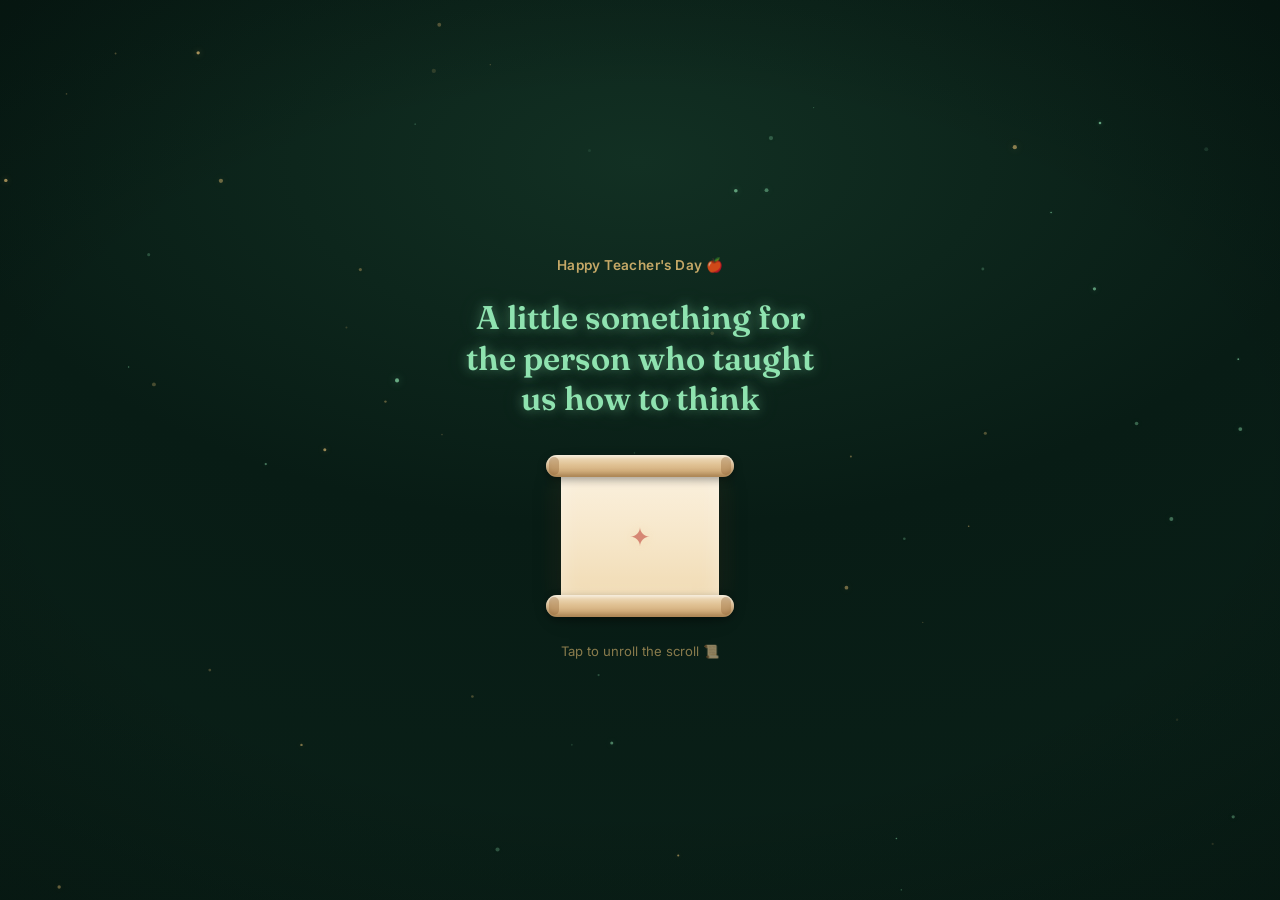
==== index.html @ 51ea35b3 "Add Teacher's Day tribute HTML structure This HTML file creates a tribute for Teacher's Day with int" ====
<!DOCTYPE html>
<html lang="en">
<head>
<meta charset="UTF-8">
<meta name="viewport" content="width=device-width, initial-scale=1.0, viewport-fit=cover">
<title>A Little Chalkboard Tribute ✨</title>
<meta name="description" content="A Teacher's Day thank-you, just for you.">

<!-- Google Fonts: headings (Fraunces), UI (Inter), handwritten (Caveat) -->
<link rel="preconnect" href="https://fonts.googleapis.com">
<link rel="preconnect" href="https://fonts.gstatic.com" crossorigin>
<link href="https://fonts.googleapis.com/css2?family=Fraunces:opsz,wght@9..144,500;9..144,600;9..144,700&family=Inter:wght@400;500;600;700&family=Caveat:wght@500;600;700&display=swap" rel="stylesheet">

<link rel="stylesheet" href="style.css">
</head>
<body>

<!-- ============ BACKGROUND LAYERS ============ -->
<div class="bg-glow" aria-hidden="true"></div>
<div class="bg-vignette" aria-hidden="true"></div>
<canvas id="particleField" class="particle-field" aria-hidden="true"></canvas>

<!-- ============ MAIN STAGE ============ -->
<main class="stage">

  <!-- SCENE 1: INTRO -->
  <section id="intro" class="scene is-active" aria-label="Introduction">
    <div class="scene-inner">
      <p class="eyebrow">Happy Teacher's Day 🍎</p>
      <h1 class="heading-glow">A little something for the person who taught us how to think</h1>

      <button id="scrollTrigger" class="scroll-wrap" type="button" aria-label="Tap to unroll the scroll">
        <div class="scroll">
          <div class="scroll-roll scroll-roll-top" aria-hidden="true"></div>
          <div class="scroll-paper">
            <div class="scroll-seal" aria-hidden="true">✦</div>
          </div>
          <div class="scroll-roll scroll-roll-bottom" aria-hidden="true"></div>
        </div>
      </button>
      <p class="hint-text">Tap to unroll the scroll 📜</p>
    </div>
  </section>

  <!-- SCENE 2: LESSONS WE WON'T FORGET -->
  <section id="memories" class="scene" aria-label="Lessons we won't forget">
    <div class="scene-inner">
      <h2 class="heading-glow">Lessons We Won't Forget 📚</h2>

      <div class="memory-panel">
        <div class="memory-cards">
          <figure class="memory-card memory-card--left">
            <div class="memory-photo">
              <svg viewBox="0 0 100 100" xmlns="http://www.w3.org/2000/svg" aria-hidden="true">
                <rect x="0" y="0" width="100" height="100" fill="#EFE1BF"/>
                <rect x="22" y="58" width="56" height="10" rx="2" fill="#C0483E"/>
                <rect x="26" y="48" width="48" height="10" rx="2" fill="#3E7A5A"/>
                <rect x="30" y="38" width="40" height="10" rx="2" fill="#D9A441"/>
                <rect x="34" y="28" width="32" height="10" rx="2" fill="#8A5A3B"/>
                <circle cx="50" cy="20" r="6" fill="#C0483E"/>
                <path d="M50 14c0-3 2-4 4-4" stroke="#3E7A5A" stroke-width="1.6" stroke-linecap="round" fill="none"/>
              </svg>
            </div>
            <figcaption class="memory-caption">Every book you opened for us opened a door</figcaption>
          </figure>

          <figure class="memory-card memory-card--right">
            <div class="memory-photo">
              <svg viewBox="0 0 100 100" xmlns="http://www.w3.org/2000/svg" aria-hidden="true">
                <rect x="0" y="0" width="100" height="100" fill="#1E3A2C"/>
                <rect x="10" y="14" width="80" height="52" rx="4" fill="#173023" stroke="#C7A15A" stroke-width="2"/>
                <path d="M22 40h30M22 48h40M22 56h24" stroke="#F2C879" stroke-width="2.4" stroke-linecap="round"/>
                <path d="M60 42l4 5-9 9" stroke="#8FE3B0" stroke-width="2.4" stroke-linecap="round" stroke-linejoin="round" fill="none"/>
                <rect x="40" y="66" width="20" height="6" fill="#C7A15A"/>
                <rect x="34" y="72" width="32" height="5" rx="2" fill="#8A6A3B"/>
              </svg>
            </div>
            <figcaption class="memory-caption">Patience, chalk dust, and a hundred second chances</figcaption>
          </figure>
        </div>
      </div>

      <button class="btn-glow next-btn" type="button" data-next="memoryGame">Next Surprise 🎁</button>
    </div>
  </section>

  <!-- SCENE 3: MATCH THE LESSON GAME -->
  <section id="memoryGame" class="scene" aria-label="Match the lesson game">
    <div class="scene-inner">
      <h2 class="heading-glow">Match the Lesson 🍎</h2>
      <p class="subtitle-warm">Find all the matching pairs ✨</p>

      <div class="game-wrap">
        <div class="game-grid" id="gameGrid" role="group" aria-label="Match the lesson cards"></div>

        <div class="game-meta">
          <p class="moves-counter"><span id="movesCount">0</span> moves</p>
          <button id="shuffleBtn" class="btn-glow shuffle-btn" type="button">
            <svg class="shuffle-icon" viewBox="0 0 24 24" fill="none" xmlns="http://www.w3.org/2000/svg" aria-hidden="true">
              <path d="M4 6h3.5c1 0 1.7.4 2.3 1.2l6.4 8.6c.6.8 1.3 1.2 2.3 1.2H21" stroke="currentColor" stroke-width="1.6" stroke-linecap="round" stroke-linejoin="round"/>
              <path d="M4 18h3.5c1 0 1.7-.4 2.3-1.2l.6-.8" stroke="currentColor" stroke-width="1.6" stroke-linecap="round" stroke-linejoin="round"/>
              <path d="M14.5 7l1.1 1.2c.6.8 1.3 1.2 2.3 1.2H21" stroke="currentColor" stroke-width="1.6" stroke-linecap="round" stroke-linejoin="round"/>
              <path d="M18.5 4.5L21 6.9l-2.5 2.4" stroke="currentColor" stroke-width="1.6" stroke-linecap="round" stroke-linejoin="round"/>
              <path d="M18.5 19.5L21 17.1l-2.5-2.4" stroke="currentColor" stroke-width="1.6" stroke-linecap="round" stroke-linejoin="round"/>
            </svg>
            Shuffle Again
          </button>
        </div>
      </div>
    </div>
  </section>

  <!-- SCENE 4: ONE LAST SURPRISE -->
  <section id="surprise" class="scene" aria-label="One last surprise">
    <div class="scene-inner">
      <h2 class="heading-glow">One Last Surprise ✨</h2>
      <p class="subtitle-warm">You found it! 🎉</p>

      <div class="birthday-card">
        <p class="birthday-card-title">Happy Teacher's Day!</p>
        <p class="birthday-card-text">Thank you for every lesson you taught that wasn't on the syllabus &mdash; patience, kindness, and believing in us before we believed in ourselves. The world has more good people in it because of teachers like you. Today, it's your turn to be celebrated.</p>
      </div>

      <button class="btn-glow next-btn" type="button" data-next="letter">Read Our Letter 💌</button>
    </div>
  </section>

  <!-- SCENE 5: THE LETTER -->
  <section id="letter" class="scene" aria-label="A letter just for you">
    <div class="scene-inner">

      <div class="envelope" aria-hidden="true">
        <svg viewBox="0 0 120 84" xmlns="http://www.w3.org/2000/svg">
          <rect x="2" y="2" width="116" height="80" rx="8" fill="#FBF3E4" stroke="#C7A15A" stroke-width="1.5"/>
          <path d="M4 8 L60 50 L116 8" fill="none" stroke="#C7A15A" stroke-width="1.5" stroke-linejoin="round"/>
          <path d="M4 78 L42 42" fill="none" stroke="#C7A15A" stroke-width="1.2" stroke-linejoin="round" opacity="0.6"/>
          <path d="M116 78 L78 42" fill="none" stroke="#C7A15A" stroke-width="1.2" stroke-linejoin="round" opacity="0.6"/>
          <path d="M60 46c-4-6-12-8-12-2 0 5 8 9 12 12 4-3 12-7 12-12 0-6-8-4-12 2z" fill="#C0483E"/>
        </svg>
      </div>

      <h2 class="heading-glow">A Letter Just For You</h2>

      <div class="letter-panel">
        <p class="letter-opening">Dear Teacher,</p>
        <p class="letter-body">You mean a lot to all of us.. You are not a teacher but the best supporter, our best consoler, our best guide, our best mentor ever..</p>
        <p class="letter-body">Inspite of teaching us the lessons of computer in our book, you taught us how to love computer through a good teacher.A teacher like you in this stuffed world is Asuch a blessing to us.We are very overwhelmed to have a teacher like you.♡.</p>
        <p class="letter-ending">With gratitude and love,<br>Your Students 10 2026-27</p>
      </div>

      <button id="watchAgainBtn" class="btn-glow next-btn" type="button">↻ Watch it again</button>
    </div>
  </section>

</main>

<script src="script.js"></script>
</body>
            </html>
---- style.css ----
/* =========================================================
   TEACHER'S DAY TRIBUTE — STYLESHEET
   Sections: Reset & Tokens / Background / Stage & Scene Transitions /
   Scroll / Lessons Panel / Match Game / Thank-You Card /
   Letter & Envelope / Buttons / Responsive / Reduced Motion
   ========================================================= */

/* ---------- Reset & Tokens ---------- */
* {
  margin: 0;
  padding: 0;
  box-sizing: border-box;
  -webkit-tap-highlight-color: transparent;
}

:root {
  /* chalkboard backgrounds */
  --bg-1: #0A2018;
  --bg-2: #123023;
  --bg-3: #081C15;

  /* chalk mint / chalk gold */
  --mint: #8FE3B0;
  --gold: #F2C879;
  --gold-muted: #A9895A;
  --gold-border: #7d6a45;

  /* diploma ribbon (card/letter) */
  --burgundy-1: #1A1108;
  --burgundy-2: #26170C;
  --burgundy-3: #331C0F;

  /* lessons panel (kraft paper) */
  --cream: #F6EAD2;
  --kraft-a: #EFE1BF;
  --kraft-b: #E4D2A6;

  --font-heading: 'Fraunces', Georgia, serif;
  --font-ui: 'Inter', system-ui, sans-serif;
  --font-hand: 'Caveat', cursive;

  --stage-max: 430px;
  --touch: 44px;
}

html, body {
  height: 100%;
}

body {
  font-family: var(--font-ui);
  color: var(--gold);
  background: var(--bg-1);
  overflow-x: hidden;
  min-height: 100vh;
  min-height: 100dvh;
  position: relative;
}

button {
  font-family: inherit;
  cursor: pointer;
  touch-action: manipulation;
}

img, svg {
  max-width: 100%;
  display: block;
}

/* ---------- Background ---------- */
.bg-glow {
  position: fixed;
  inset: 0;
  z-index: -3;
  background:
    radial-gradient(120% 90% at 50% 18%, var(--bg-2) 0%, var(--bg-3) 45%, var(--bg-1) 100%);
}

.bg-vignette {
  position: fixed;
  inset: 0;
  z-index: -2;
  pointer-events: none;
  background: radial-gradient(120% 100% at 50% 50%, transparent 40%, rgba(1, 8, 6, 0.75) 100%);
}

.particle-field {
  position: fixed;
  inset: 0;
  z-index: -1;
  pointer-events: none;
  width: 100vw;
  height: 100vh;
  height: 100dvh;
}

/* ---------- Stage & Scene transitions ---------- */
.stage {
  position: relative;
  z-index: 1;
  min-height: 100vh;
  min-height: 100dvh;
  display: flex;
  justify-content: center;
}

.scene {
  width: 100%;
  max-width: var(--stage-max);
  min-height: 100vh;
  min-height: 100dvh;
  display: none;
  align-items: center;
  justify-content: center;
  padding: 64px 20px 48px;
}

.scene.is-active {
  display: flex;
}

.scene-inner {
  width: 100%;
  display: flex;
  flex-direction: column;
  align-items: center;
  text-align: center;
  gap: 18px;
  opacity: 0;
  transform: translateY(16px) scale(0.985);
  filter: blur(3px);
}

.scene.is-active .scene-inner {
  animation: scene-in 0.7s cubic-bezier(0.22, 1, 0.36, 1) forwards;
}

.scene.is-leaving .scene-inner {
  animation: scene-out 0.35s ease forwards;
}

@keyframes scene-in {
  to {
    opacity: 1;
    transform: translateY(0) scale(1);
    filter: blur(0);
  }
}

@keyframes scene-out {
  to {
    opacity: 0;
    transform: translateY(-10px) scale(0.98);
    filter: blur(2px);
  }
}

/* ---------- Shared headings & text ---------- */
.eyebrow {
  font-family: var(--font-ui);
  font-size: 0.85rem;
  font-weight: 600;
  letter-spacing: 0.03em;
  color: rgba(242, 200, 121, 0.8);
}

.heading-glow {
  font-family: var(--font-heading);
  font-weight: 600;
  font-size: clamp(1.5rem, 6vw, 2.05rem);
  line-height: 1.25;
  color: var(--mint);
  text-shadow: 0 0 12px rgba(143, 227, 176, 0.45), 0 0 28px rgba(143, 227, 176, 0.2);
  border-radius: 14px;
  padding: 2px 6px;
}

.subtitle-warm {
  font-family: var(--font-ui);
  font-weight: 600;
  font-size: 0.95rem;
  color: rgba(242, 200, 121, 0.85);
  margin-top: -8px;
}

.hint-text {
  font-size: 0.82rem;
  color: rgba(242, 200, 121, 0.55);
  margin-top: 4px;
}

/* ---------- The Scroll (diploma scroll) ---------- */
.scroll-wrap {
  background: none;
  border: none;
  padding: 0;
  margin-top: 12px;
  display: block;
  min-width: var(--touch);
  min-height: var(--touch);
}

.scroll {
  position: relative;
  width: 168px;
  margin: 0 auto;
  display: flex;
  flex-direction: column;
  align-items: center;
  transition: transform 0.35s cubic-bezier(0.22, 1, 0.36, 1);
}

.scroll-wrap:active .scroll {
  transform: scale(0.97);
}

.scroll-roll {
  width: 188px;
  height: 22px;
  border-radius: 999px;
  background: linear-gradient(180deg, #f2e2c4 0%, #e0c193 45%, #c79f6a 100%);
  box-shadow:
    0 3px 8px rgba(0, 0, 0, 0.35),
    inset 0 2px 3px rgba(255, 255, 255, 0.5),
    inset 0 -3px 5px rgba(110, 75, 35, 0.35);
  position: relative;
  z-index: 2;
}

.scroll-roll::before,
.scroll-roll::after {
  content: "";
  position: absolute;
  top: 2px;
  bottom: 2px;
  width: 10px;
  border-radius: 999px;
  background: rgba(140, 95, 50, 0.35);
}

.scroll-roll::before { left: 3px; }
.scroll-roll::after { right: 3px; }

.scroll-roll-top { margin-bottom: -6px; }
.scroll-roll-bottom { margin-top: -6px; }

.scroll-paper {
  width: 158px;
  height: 130px;
  background: linear-gradient(180deg, #fbf1de 0%, #f6e6c8 55%, #f0dab2 100%);
  box-shadow:
    0 10px 24px rgba(0, 0, 0, 0.4),
    0 0 26px rgba(242, 200, 121, 0.12),
    inset 0 0 20px rgba(255, 255, 255, 0.35);
  position: relative;
  z-index: 1;
  display: flex;
  align-items: center;
  justify-content: center;
}

.scroll-seal {
  color: rgba(192, 72, 62, 0.6);
  font-size: 1.6rem;
  filter: drop-shadow(0 0 6px rgba(242, 200, 121, 0.4));
}

/* Unrolling / opening animation state */
.scroll-wrap.is-opening .scroll {
  animation: scroll-pulse 0.35s ease;
}

@keyframes scroll-pulse {
  0% { transform: scale(1); }
  50% { transform: scale(1.08); filter: drop-shadow(0 0 18px rgba(242, 200, 121, 0.55)); }
  100% { transform: scale(1.03); }
}

.scroll-wrap.is-opening .scroll-roll-top {
  animation: roll-up 0.9s cubic-bezier(0.6, 0, 0.4, 1) 0.25s forwards;
}

.scroll-wrap.is-opening .scroll-roll-bottom {
  animation: roll-down 0.9s cubic-bezier(0.6, 0, 0.4, 1) 0.25s forwards;
}

.scroll-wrap.is-opening .scroll-paper {
  animation: paper-unroll 0.9s cubic-bezier(0.6, 0, 0.4, 1) 0.25s forwards;
}

@keyframes roll-up {
  to { transform: translateY(-70px); opacity: 0; }
}

@keyframes roll-down {
  to { transform: translateY(70px); opacity: 0; }
}

@keyframes paper-unroll {
  to { transform: scaleY(2.6); opacity: 0; }
}

/* ---------- Lessons Panel ---------- */
.memory-panel {
  width: 100%;
  background: linear-gradient(165deg, var(--cream) 0%, #ecdcb8 100%);
  border-radius: 22px;
  padding: 22px 16px 26px;
  box-shadow:
    0 16px 34px rgba(0, 0, 0, 0.45),
    0 0 0 1px rgba(255, 255, 255, 0.35) inset;
  position: relative;
}

.memory-panel::before {
  content: "";
  position: absolute;
  inset: 10px;
  border-radius: 16px;
  border: 1px dashed rgba(138, 90, 59, 0.35);
  pointer-events: none;
}

.memory-cards {
  display: grid;
  grid-template-columns: 1fr 1fr;
  gap: 14px;
}

.memory-card {
  background: var(--kraft-a);
  border-radius: 10px;
  padding: 8px 8px 14px;
  box-shadow: 0 8px 16px rgba(50, 34, 16, 0.3);
}

.memory-card--left { transform: rotate(-3deg); background: var(--kraft-a); }
.memory-card--right { transform: rotate(3deg); background: var(--kraft-b); }

.memory-photo {
  width: 100%;
  aspect-ratio: 4 / 5;
  overflow: hidden;
  border-radius: 6px;
  background: #fff;
}

.memory-photo img,
.memory-photo svg {
  width: 100%;
  height: 100%;
  object-fit: cover;
}

.memory-caption {
  font-family: var(--font-hand);
  font-size: 1.15rem;
  line-height: 1.25;
  color: #5a3d22;
  text-align: center;
  margin-top: 10px;
}

/* ---------- Match the Lesson Game ---------- */
.game-wrap {
  width: 100%;
  display: flex;
  flex-direction: column;
  align-items: center;
  gap: 16px;
}

.game-grid {
  display: grid;
  grid-template-columns: repeat(2, 1fr);
  grid-template-rows: repeat(3, 1fr);
  gap: 12px;
  width: 100%;
  max-width: 260px;
}

.game-card {
  position: relative;
  aspect-ratio: 3 / 4;
  background: none;
  border: none;
  padding: 0;
  perspective: 800px;
  min-width: var(--touch);
  min-height: var(--touch);
}

.game-card-inner {
  position: relative;
  width: 100%;
  height: 100%;
  transition: transform 0.55s cubic-bezier(0.22, 1, 0.36, 1);
  transform-style: preserve-3d;
}

.game-card.is-flipped .game-card-inner {
  transform: rotateY(180deg);
}

.game-card-face {
  position: absolute;
  inset: 0;
  border-radius: 14px;
  display: flex;
  align-items: center;
  justify-content: center;
  backface-visibility: hidden;
  -webkit-backface-visibility: hidden;
}

.game-card-front {
  background: linear-gradient(155deg, #123023 0%, #071811 100%);
  border: 1.5px solid rgba(169, 137, 90, 0.4);
  box-shadow: 0 0 14px rgba(143, 227, 176, 0.08), inset 0 0 18px rgba(143, 227, 176, 0.05);
}

.game-card-front::before {
  content: "";
  width: 34%;
  height: 34%;
  border-radius: 50%;
  border: 1.5px solid rgba(242, 200, 121, 0.3);
}

.game-card-back {
  background: linear-gradient(155deg, #26170C 0%, #1a0f08 100%);
  border: 1.5px solid rgba(242, 200, 121, 0.5);
  transform: rotateY(180deg);
  box-shadow: 0 0 16px rgba(242, 200, 121, 0.18);
}

.game-card-back svg {
  width: 46%;
  height: 46%;
}

.game-card.is-matched .game-card-back {
  animation: match-glow 0.8s ease;
}

@keyframes match-glow {
  0%, 100% { box-shadow: 0 0 16px rgba(242, 200, 121, 0.18); }
  50% { box-shadow: 0 0 30px rgba(143, 227, 176, 0.55); }
}

.game-meta {
  display: flex;
  flex-direction: column;
  align-items: center;
  gap: 14px;
}

.moves-counter {
  font-weight: 600;
  font-size: 0.9rem;
  color: rgba(242, 200, 121, 0.8);
}

.shuffle-btn {
  display: inline-flex;
  align-items: center;
  gap: 8px;
}

.shuffle-icon {
  width: 16px;
  height: 16px;
}

/* celebration particles on win */
.celebrate-particle {
  position: fixed;
  width: 6px;
  height: 6px;
  border-radius: 50%;
  background: var(--mint);
  box-shadow: 0 0 8px rgba(143, 227, 176, 0.8);
  pointer-events: none;
  z-index: 60;
  animation: celebrate-rise 1.1s ease-out forwards;
}

@keyframes celebrate-rise {
  0% { opacity: 1; transform: translateY(0) scale(1); }
  100% { opacity: 0; transform: translateY(-90px) scale(0.4); }
}

/* ---------- Thank-You Card ---------- */
.birthday-card {
  width: 100%;
  background: linear-gradient(165deg, var(--burgundy-2) 0%, var(--burgundy-1) 100%);
  border: 1px solid rgba(169, 137, 90, 0.45);
  border-radius: 20px;
  padding: 28px 22px;
  box-shadow:
    0 18px 40px rgba(0, 0, 0, 0.55),
    0 0 30px rgba(192, 72, 62, 0.14);
  position: relative;
}

.birthday-card-title {
  font-family: var(--font-heading);
  font-size: 1.5rem;
  color: var(--mint);
  text-shadow: 0 0 12px rgba(143, 227, 176, 0.4);
  margin-bottom: 14px;
}

.birthday-card-text {
  font-family: var(--font-ui);
  font-size: 0.98rem;
  line-height: 1.65;
  color: rgba(242, 200, 121, 0.9);
}

/* ---------- Envelope ---------- */
.envelope {
  width: 96px;
  margin: 0 auto -6px;
  filter: drop-shadow(0 8px 16px rgba(0, 0, 0, 0.5));
}

/* ---------- Letter panel ---------- */
.letter-panel {
  width: 100%;
  background:
    repeating-linear-gradient(
      180deg,
      rgba(242, 200, 121, 0.05) 0px,
      rgba(242, 200, 121, 0.05) 1px,
      transparent 1px,
      transparent 34px
    ),
    linear-gradient(165deg, var(--burgundy-3) 0%, var(--burgundy-1) 100%);
  border: 1px solid rgba(169, 137, 90, 0.45);
  border-radius: 18px;
  padding: 26px 20px;
  box-shadow: 0 18px 40px rgba(0, 0, 0, 0.55), 0 0 26px rgba(242, 200, 121, 0.08);
  text-align: left;
}

.letter-opening,
.letter-body,
.letter-ending {
  font-family: var(--font-hand);
  color: var(--gold);
  font-size: 1.5rem;
  line-height: 1.5;
}

.letter-opening {
  margin-bottom: 10px;
  color: var(--mint);
}

.letter-body {
  margin-bottom: 16px;
}

.letter-ending {
  margin-top: 4px;
  text-align: right;
  color: var(--mint);
}

/* ---------- Buttons ---------- */
.btn-glow {
  min-height: var(--touch);
  padding: 12px 26px;
  border-radius: 999px;
  border: 1px solid var(--gold-border);
  background: rgba(10, 24, 18, 0.55);
  color: var(--gold);
  font-family: var(--font-ui);
  font-weight: 700;
  font-size: 0.95rem;
  letter-spacing: 0.01em;
  box-shadow: 0 0 16px rgba(242, 200, 121, 0.12);
  backdrop-filter: blur(6px);
  -webkit-backdrop-filter: blur(6px);
  transition: transform 0.15s ease, box-shadow 0.25s ease, background 0.25s ease;
}

.btn-glow:hover {
  box-shadow: 0 0 22px rgba(242, 200, 121, 0.28);
  transform: translateY(-1px);
}

.btn-glow:active {
  transform: translateY(0) scale(0.97);
}

.next-btn {
  margin-top: 4px;
}

/* ---------- Responsive ---------- */
@media (max-width: 359px) {
  .scroll {
    width: 148px;
  }
  .scroll-roll { width: 164px; }
  .scroll-paper { width: 138px; height: 114px; }
  .memory-caption { font-size: 1.05rem; }
  .letter-opening, .letter-body, .letter-ending { font-size: 1.35rem; }
}

@media (min-width: 700px) {
  .scene-inner {
    gap: 22px;
  }
}

/* ---------- Reduced Motion ---------- */
@media (prefers-reduced-motion: reduce) {
  *, *::before, *::after {
    animation-duration: 0.001ms !important;
    animation-iteration-count: 1 !important;
    transition-duration: 0.001ms !important;
    scroll-behavior: auto !important;
  }
}
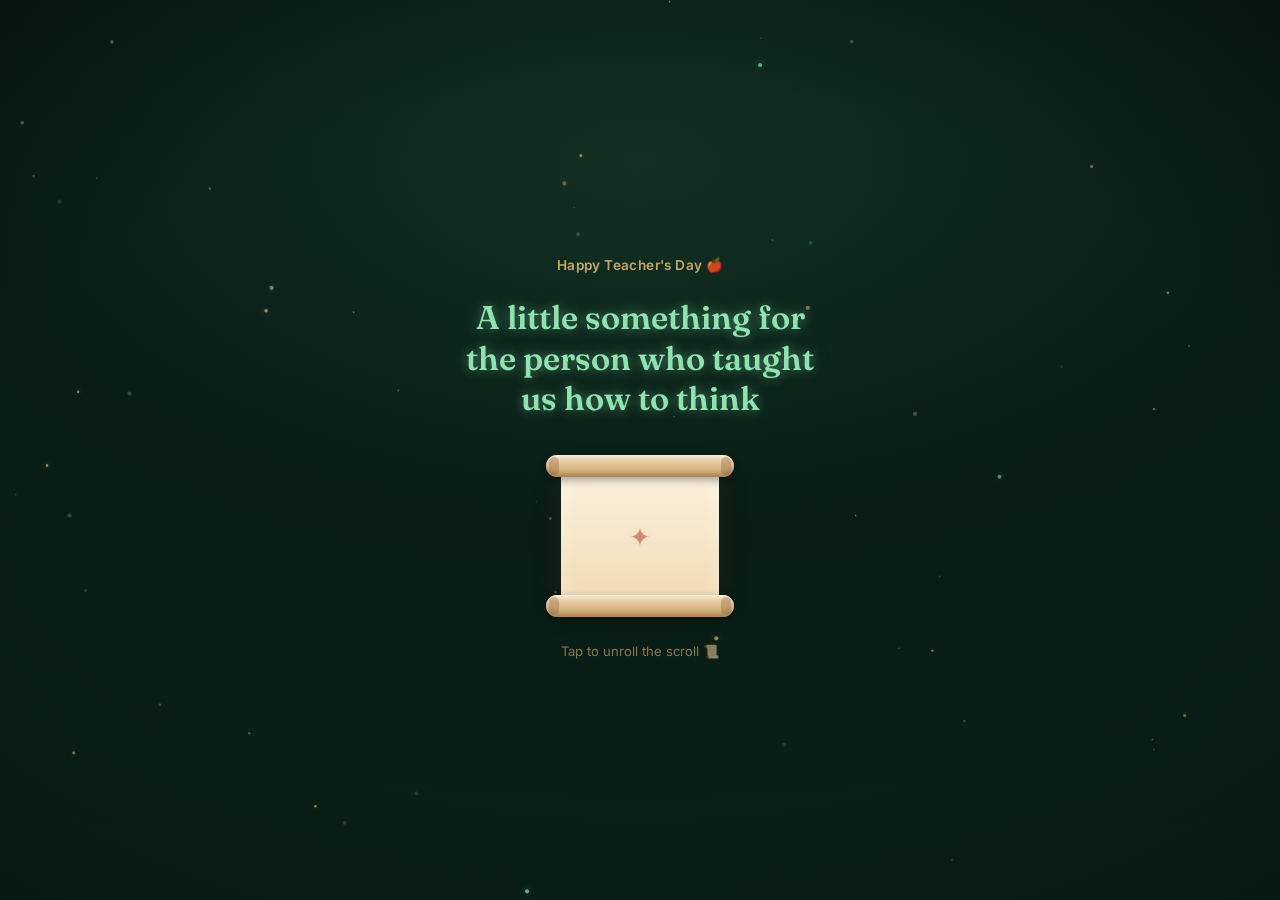
==== commit 2d0a5af3: "Update index.html" ====
--- a/index.html
+++ b/index.html
@@ -45,7 +45,7 @@
   <!-- SCENE 2: LESSONS WE WON'T FORGET -->
   <section id="memories" class="scene" aria-label="Lessons we won't forget">
     <div class="scene-inner">
-      <h2 class="heading-glow">Lessons We Won't Forget 📚</h2>
+      <h2 class="heading-glow">Our Cute and Charming DiDi</h2>
 
       <div class="memory-panel">
         <div class="memory-cards">
@@ -61,7 +61,7 @@
                 <path d="M50 14c0-3 2-4 4-4" stroke="#3E7A5A" stroke-width="1.6" stroke-linecap="round" fill="none"/>
               </svg>
             </div>
-            <figcaption class="memory-caption">Every book you opened for us opened a door</figcaption>
+            <figcaption class="memory-caption">The teacher who taught us beyond our syllabus</figcaption>
           </figure>
 
           <figure class="memory-card memory-card--right">
@@ -75,7 +75,7 @@
                 <rect x="34" y="72" width="32" height="5" rx="2" fill="#8A6A3B"/>
               </svg>
             </div>
-            <figcaption class="memory-caption">Patience, chalk dust, and a hundred second chances</figcaption>
+            <figcaption class="memory-caption">The DiDi who is dear to us and helped us in every ups and downs</figcaption>
           </figure>
         </div>
       </div>
@@ -144,7 +144,7 @@
       <div class="letter-panel">
         <p class="letter-opening">Dear Teacher,</p>
         <p class="letter-body">You mean a lot to all of us.. You are not a teacher but the best supporter, our best consoler, our best guide, our best mentor ever..</p>
-        <p class="letter-body">Inspite of teaching us the lessons of computer in our book, you taught us how to love computer through a good teacher.A teacher like you in this stuffed world is Asuch a blessing to us.We are very overwhelmed to have a teacher like you.♡.</p>
+        <p class="letter-body">Inspite of teaching us the lessons of computer in our book, you taught us how to love computer through a good teacher.A teacher like you in this stuffed world is such a blessing to us.We are very overwhelmed to have a teacher like you.♡.</p>
         <p class="letter-ending">With gratitude and love,<br>Your Students 10 2026-27</p>
       </div>
 
